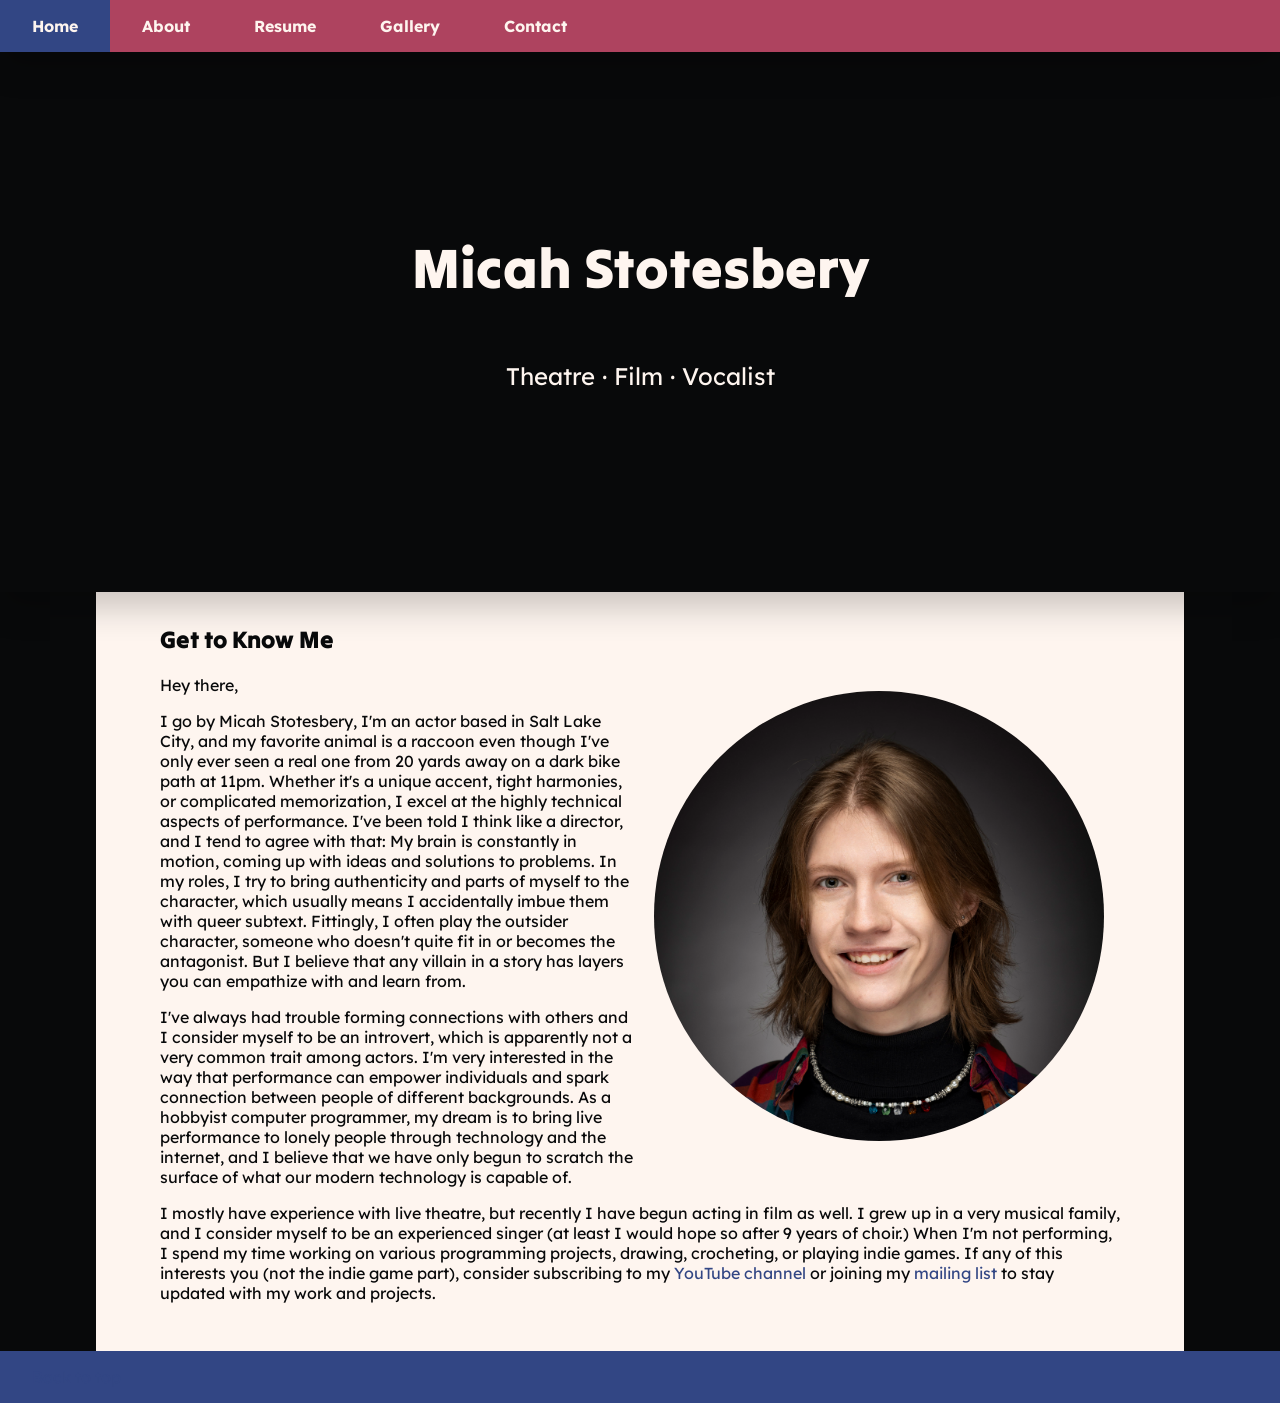
==== index.html @ c9078e5b "Gallery & Resume" ====
<!DOCTYPE html>
<html>
<head>
    <meta charset="UTF-8" />
    <title>Home | Micah Stotesbery</title>
    <meta name="viewport" content="width=device-width,initial-scale=1">
    <link rel="stylesheet" href="style.css">
    <script
    src="https://code.jquery.com/jquery-3.3.1.js"
    integrity="sha256-2Kok7MbOyxpgUVvAk/HJ2jigOSYS2auK4Pfzbm7uH60="
    crossorigin="anonymous">
    </script>
    <script>
        var recent = [];
        var upcoming = [
            {
                date: new Date('2026-04-11'),
                url: "pages/upcoming/secretgarden.html"
            }
        ];
        for(var i = upcoming.length - 1; i > -1; i --) {
            if(new Date() > upcoming[i].date) {
                upcoming.splice(i, 1);
            }
        }
        for(var i = recent.length - 1; i > -1; i --) {
            if(recent[i].hasOwnProperty('date') && new Date() > recent[i].date) {
                recent.splice(i, 1);
            }
        }
        
        $(function(){
            $("header").load("pages/header.html", () => {
                $("#index_header_link").addClass("selected");
            });
            $("#about").load("pages/aboutme.html"); 
            $("footer").load("pages/footer.html"); 
            if(recent.length > 0) {
                $("#temporary").append("<h2>Recent Projects</h2>")
                for(var i = 0; i < recent.length; i ++) {
                    var newDiv = $("<div class='temporary'></div>");
                    newDiv.load(recent[i].url)
                    $("#temporary").append(newDiv);
                }
            }
            if(upcoming.length > 0) {
                $("#temporary").append("<h2>Upcoming Projects</h2>")
                for(var i = 0; i < upcoming.length; i ++) {
                    var newDiv = $("<div class='temporary'></div>");
                    newDiv.load(upcoming[i].url)
                    $("#temporary").append(newDiv);
                }
            }
            if(upcoming.length == 0 && recent.length == 0) {
                $("#temporary").remove();
            }
        });
    </script>
</head>
<body>
    <header></header>
    <div class="banner" id="main" style="background-image:url('resources/images/Far Away-5516.JPG');">
        <h1>Micah Stotesbery</h1>
        <h2 style="font-family: Lexend;">Theatre · Film · Vocalist</h2>
    </div>
    <div class="content highlight" id="temporary">
    </div>
    <div class="content" id="about"></div>
    <footer></footer>
</body>
</html>
---- style.css ----
@import url('https://fonts.googleapis.com/css2?family=Lexend:wght@100..900&family=Tilt+Warp&display=swap');

:root {
  --white: #fef5ef;
  --black: #08090a;
  --accent-1: #ae435f;
  --accent-2: #324684;
  --accent-3: #368f8b;
  --image-display: #324684aa;
}
a {
    color: var(--accent-2)
}
h1, h2 {
    font-family: "Tilt Warp";
    /* text-transform: uppercase; */
    font-weight: 400;
}
h1:first-child, h2:first-child, h3:first-child {
    margin-top: 0;
}
body {
    font-family: 'Lexend', sans-serif;
    background-color: var(--black);
    margin: 0;
    padding: 0;
}
header {
    background-color: var(--accent-1);
    color: white;
    font-weight: bold;
    position: sticky;
    top:0;
    text-align: right;
    width: 100%;
    z-index: 3;
    box-shadow: 0 1em 2em rgba(0, 0, 0, 0.2);
}
header ul {
    list-style-type: none;
    margin: 0;
    padding: 0;
    overflow: hidden;
}
header ul li {
    float: left;
}
.selected {
    background-color: var(--accent-2);
}
header ul li a {
    color: var(--white);
    text-decoration: none;
    padding: 1em 2em 1em 2em;
    display: block;
}
header ul li a:hover {
    background-color: var(--accent-3);
    cursor: pointer;
}
.banner {
    width:100%;
    display: flex;
    justify-content: center;
    align-items: center;
    flex-direction: column;
    color:var(--white);
    background-size: cover;
    background-position: center;
    max-height: 60vh;
    aspect-ratio: 2;
    position:relative;
    z-index: 2;
    box-shadow: 0 1em 2em rgba(0, 0, 0, 0.2);
}
.banner h1 {
    font-size:3.5em;
}
#temporary {
    max-height:40em;
    overflow-y:scroll;
    -ms-overflow-style: none;  /* IE and Edge */
    scrollbar-width: none;
}
#temporary::-webkit-scrollbar {
    display: none;             /* Chrome, Safari, Opera */
}
.content, .temporary {
    background-color: var(--white);
    color: var(--black);
    padding: 2em 4em 2em 4em;
    overflow: hidden;
}
.highlight {
    background-color: var(--accent-3);
    color: var(--white);
}
.temporary {
    border-radius: 1em;
    box-shadow: 0 1em 2em rgba(0, 0, 0, 0.2);
    margin:1em;
}
.flex_display {
    display: flex;
    width:100%;
    gap:1em;
}
.flex_display div {
    flex-grow:1;
}
.gallery {
    display:flex;
    flex-wrap: wrap;
    justify-content: center;
    gap: 1em;
}
.gallery img {
    height: 20em;
    cursor: pointer;
    box-shadow: 0 1em 2em rgba(0, 0, 0, 0.2);
}
.thumbnail {
    overflow: hidden;
    border-radius: 1em;
}
.thumbnail img {
    width:100%;
}
footer {
    background-color: var(--accent-2);
    color: var(--white);
    padding: 1em 2em 1em 2em;
}
.image_display {
    background-color: var(--image-display);
    color: var(--white);
    position: fixed;
    width:100%;
    height: 80vh;
    top: 10%;
    text-align: center;
    z-index: 4;
    padding-top:2em;
    padding-bottom:2em;
}
#image_display_gallery {
    margin: auto;
    display: flex;
    flex-direction: column;
    align-items: center;
    justify-content: center;
    width: 75%;
    height: 100%;
    gap:1em;
}
#image_display_container {
    flex-grow:1;
    width:100%;
    display:flex;
    align-items: center;
    justify-content: center;
    overflow: hidden;
}
#image_display_container img {
    max-width:100%;
    max-height:100%;
}
.image_display div p {
    width: 100%;
}
.side_image_container {
    border-radius:50%;
    aspect-ratio: 1;
    overflow: hidden;
    width: 50%;
    max-width: 50vh;
    max-height: 50vh;
    float: right;
    margin: 1em;
}
.side_image_container img {
    object-fit: cover;
    object-position: center;
    width: 100%;
}
@media (orientation: landscape)  {
    header {

    }
    .content {
        width: 75%;
        margin:auto;
    }
    .flex_display {
        flex-direction: row;
    }
    .thumbnail {
        float:right;
        height: 20em;
        aspect-ratio: 1;
        margin-left: 1em;
    }
    footer {

    }
}
@media (orientation: portrait)  {
    .flex_display {
        flex-direction: column;
    }
}
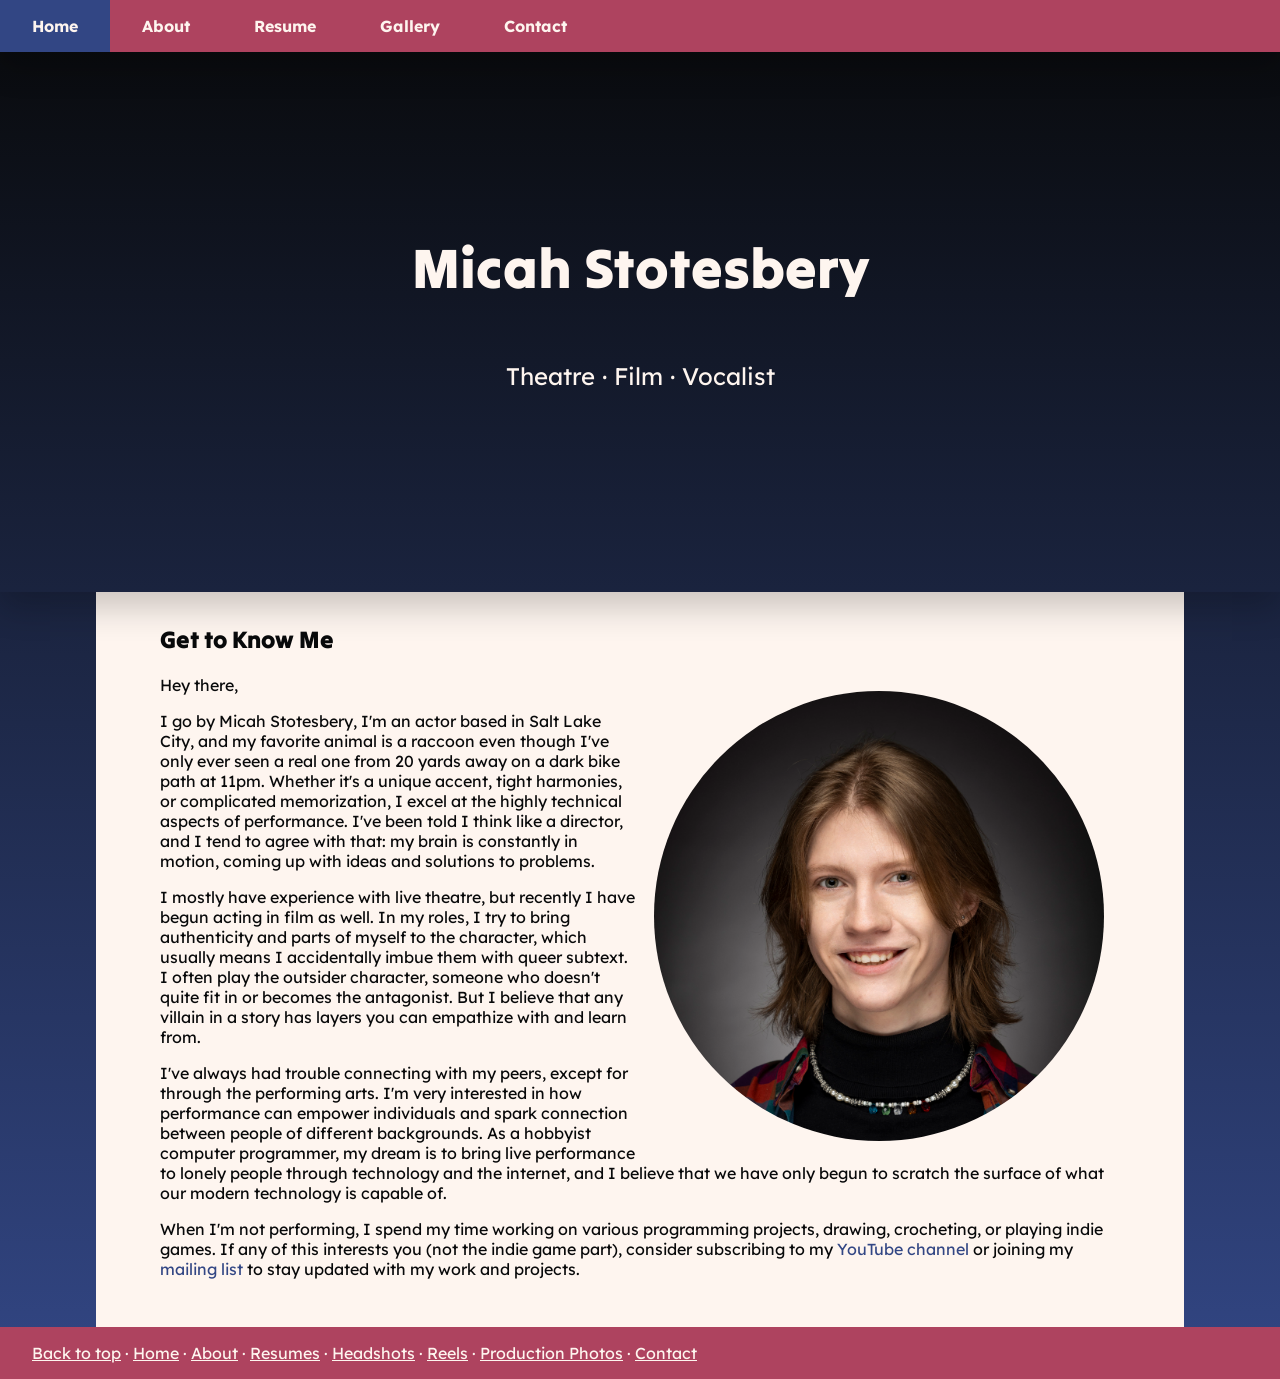
==== commit 37b2de3b: "Add little Women pictures" ====
--- a/index.html
+++ b/index.html
@@ -59,7 +59,7 @@
 </head>
 <body>
     <header></header>
-    <div class="banner" id="main" style="background-image:url('resources/images/Far Away-5516.JPG');">
+    <div class="banner" style="background-image:url('resources/images/Little Women-1-edit.JPG');background-position:center 90%;">
         <h1>Micah Stotesbery</h1>
         <h2 style="font-family: Lexend;">Theatre · Film · Vocalist</h2>
     </div>
--- a/style.css
+++ b/style.css
@@ -21,7 +21,7 @@
 }
 body {
     font-family: 'Lexend', sans-serif;
-    background-color: var(--black);
+    background-image: linear-gradient(to bottom, var(--black), var(--accent-2));
     margin: 0;
     padding: 0;
 }
@@ -127,9 +127,12 @@
     width:100%;
 }
 footer {
-    background-color: var(--accent-2);
+    background-color: var(--accent-1);
     color: var(--white);
     padding: 1em 2em 1em 2em;
+}
+footer a {
+    color: var(--white);
 }
 .image_display {
     background-color: var(--image-display);
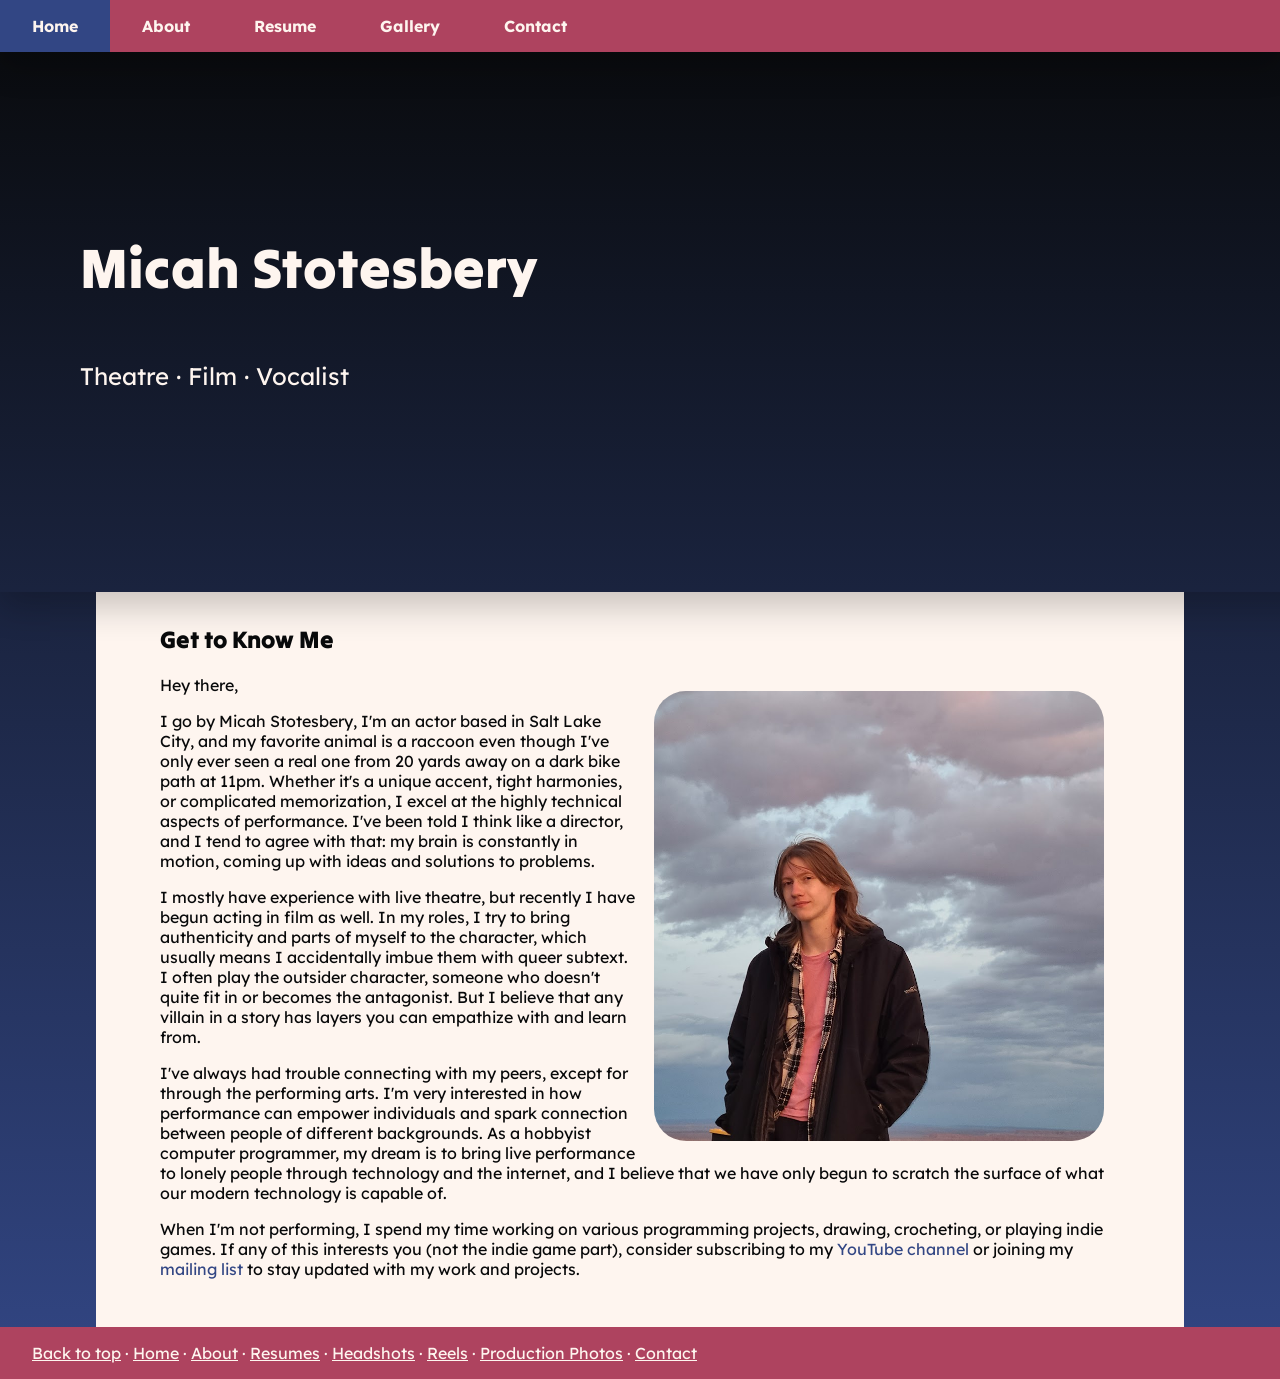
==== commit 59ffbd85: "More photos and gallery section and contact page" ====
--- a/index.html
+++ b/index.html
@@ -59,7 +59,7 @@
 </head>
 <body>
     <header></header>
-    <div class="banner" style="background-image:url('resources/images/Little Women-1-edit.JPG');background-position:center 90%;">
+    <div class="banner" style="background-image:url('resources/images/Little Women-523.JPG');background-position:center 38%;align-items: start;padding-left:5em;">
         <h1>Micah Stotesbery</h1>
         <h2 style="font-family: Lexend;">Theatre · Film · Vocalist</h2>
     </div>
--- a/style.css
+++ b/style.css
@@ -12,7 +12,7 @@
     color: var(--accent-2)
 }
 h1, h2 {
-    font-family: "Tilt Warp";
+    font-family: "Tilt Warp", sans-serif;
     /* text-transform: uppercase; */
     font-weight: 400;
 }
@@ -109,15 +109,30 @@
     flex-grow:1;
 }
 .gallery {
+    display:grid;
+    grid-template-columns: auto auto auto auto;
+    width:100%;
+}
+.gallery div {
+    overflow: hidden;
+    aspect-ratio: 1;
+    cursor: pointer;
+    box-shadow: 0 1em 2em rgba(0, 0, 0, 0.2);
+    background-position: center;
+    background-size: cover;
+}
+.gallery_divider {
+    width:100%;
+    text-align: center;
     display:flex;
-    flex-wrap: wrap;
-    justify-content: center;
+    justify-content: center;
+    align-items: center;
     gap: 1em;
 }
-.gallery img {
-    height: 20em;
-    cursor: pointer;
-    box-shadow: 0 1em 2em rgba(0, 0, 0, 0.2);
+.gallery_divider div {
+    flex-grow:1;
+    background-color: var(--accent-2);
+    height:0.5em;
 }
 .thumbnail {
     overflow: hidden;
@@ -172,7 +187,7 @@
     width: 100%;
 }
 .side_image_container {
-    border-radius:50%;
+    border-radius:2em;
     aspect-ratio: 1;
     overflow: hidden;
     width: 50%;
@@ -186,6 +201,16 @@
     object-position: center;
     width: 100%;
 }
+button {
+    background-color: var(--accent-2);
+    color: var(--white);
+    padding: 1em;
+    border: none;
+    border-radius: 25%;
+    font-family: "Tilt Warp", sans-serif;
+    /* text-transform: uppercase; */
+    font-weight: 400;
+}
 @media (orientation: landscape)  {
     header {
 
@@ -211,4 +236,7 @@
     .flex_display {
         flex-direction: column;
     }
+    .gallery {
+        grid-template-columns: auto auto auto;
+    }
 }
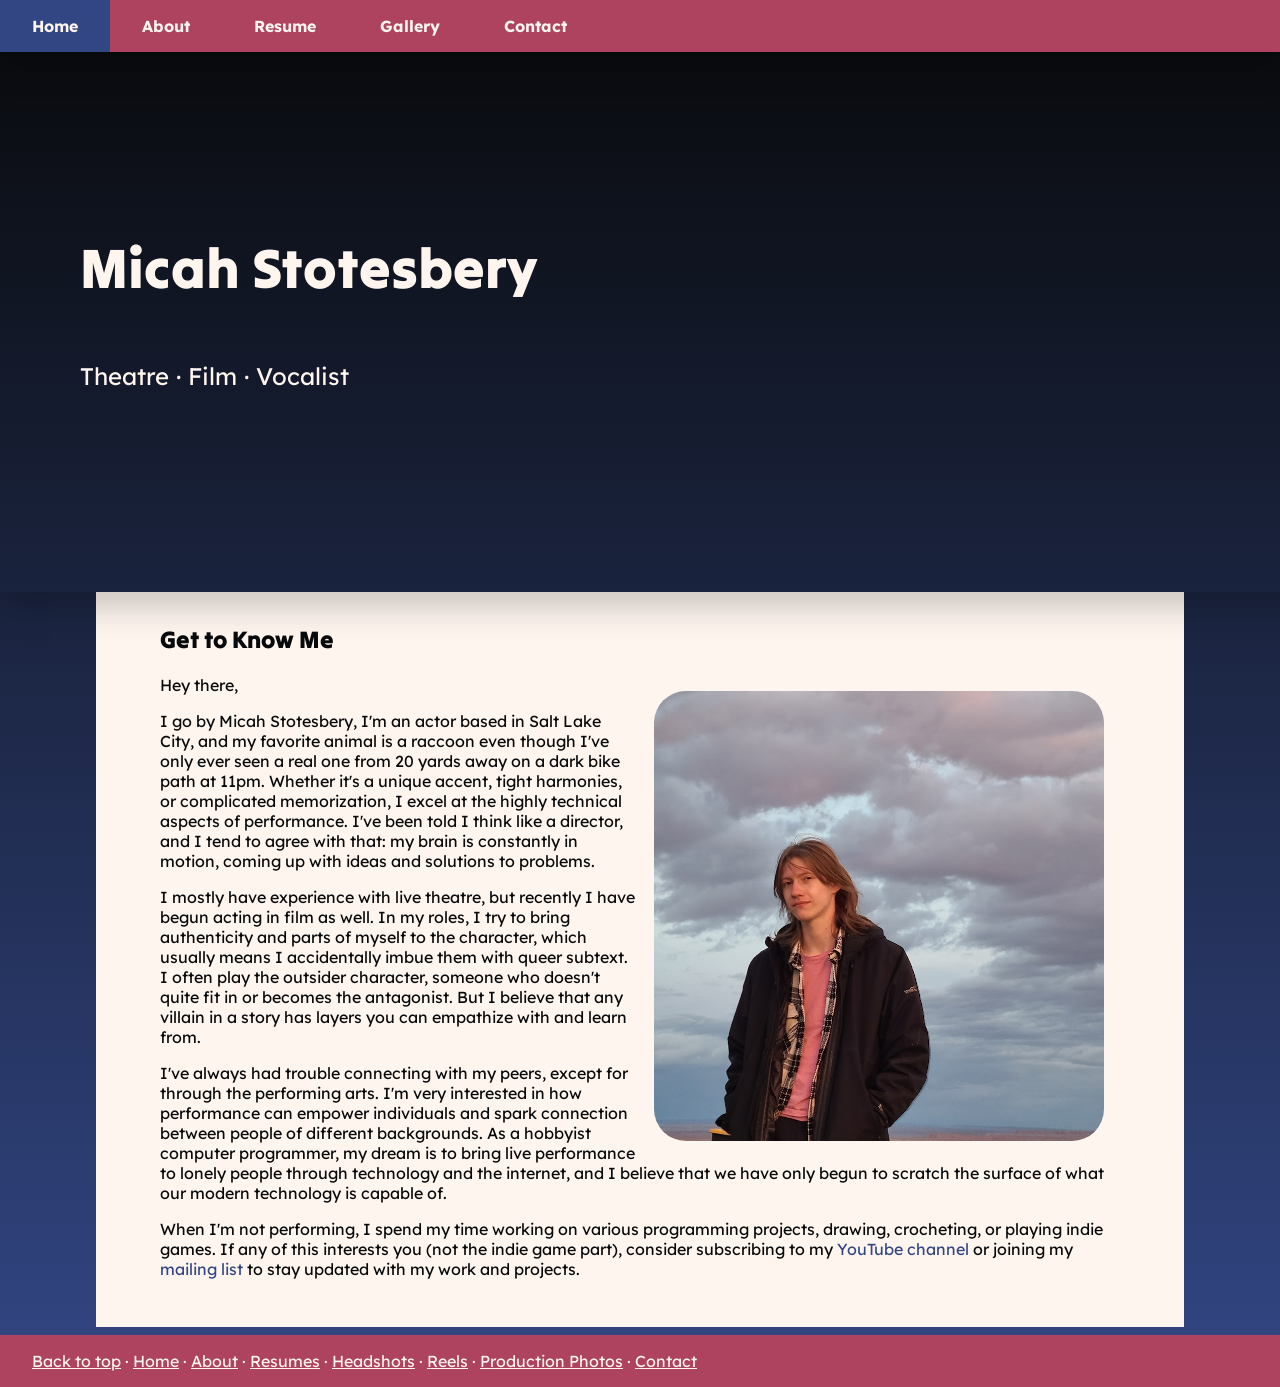
==== commit e8545e31: "Reformat Gallery" ====
--- a/index.html
+++ b/index.html
@@ -59,7 +59,7 @@
 </head>
 <body>
     <header></header>
-    <div class="banner" style="background-image:url('resources/images/Little Women-523.JPG');background-position:center 38%;align-items: start;padding-left:5em;">
+    <div class="banner" style="background-image:url('resources/images/Production Photos/Little Women-6.jpg');background-position:center 38%;align-items: start;padding-left:5em;">
         <h1>Micah Stotesbery</h1>
         <h2 style="font-family: Lexend;">Theatre · Film · Vocalist</h2>
     </div>
--- a/style.css
+++ b/style.css
@@ -89,9 +89,11 @@
     background-color: var(--white);
     color: var(--black);
     padding: 2em 4em 2em 4em;
+    margin-bottom: 0.5em;
     overflow: hidden;
 }
 .highlight {
+    margin-bottom: 0;
     background-color: var(--accent-3);
     color: var(--white);
 }
@@ -217,7 +219,8 @@
     }
     .content {
         width: 75%;
-        margin:auto;
+        margin-left:auto;
+        margin-right:auto;
     }
     .flex_display {
         flex-direction: row;
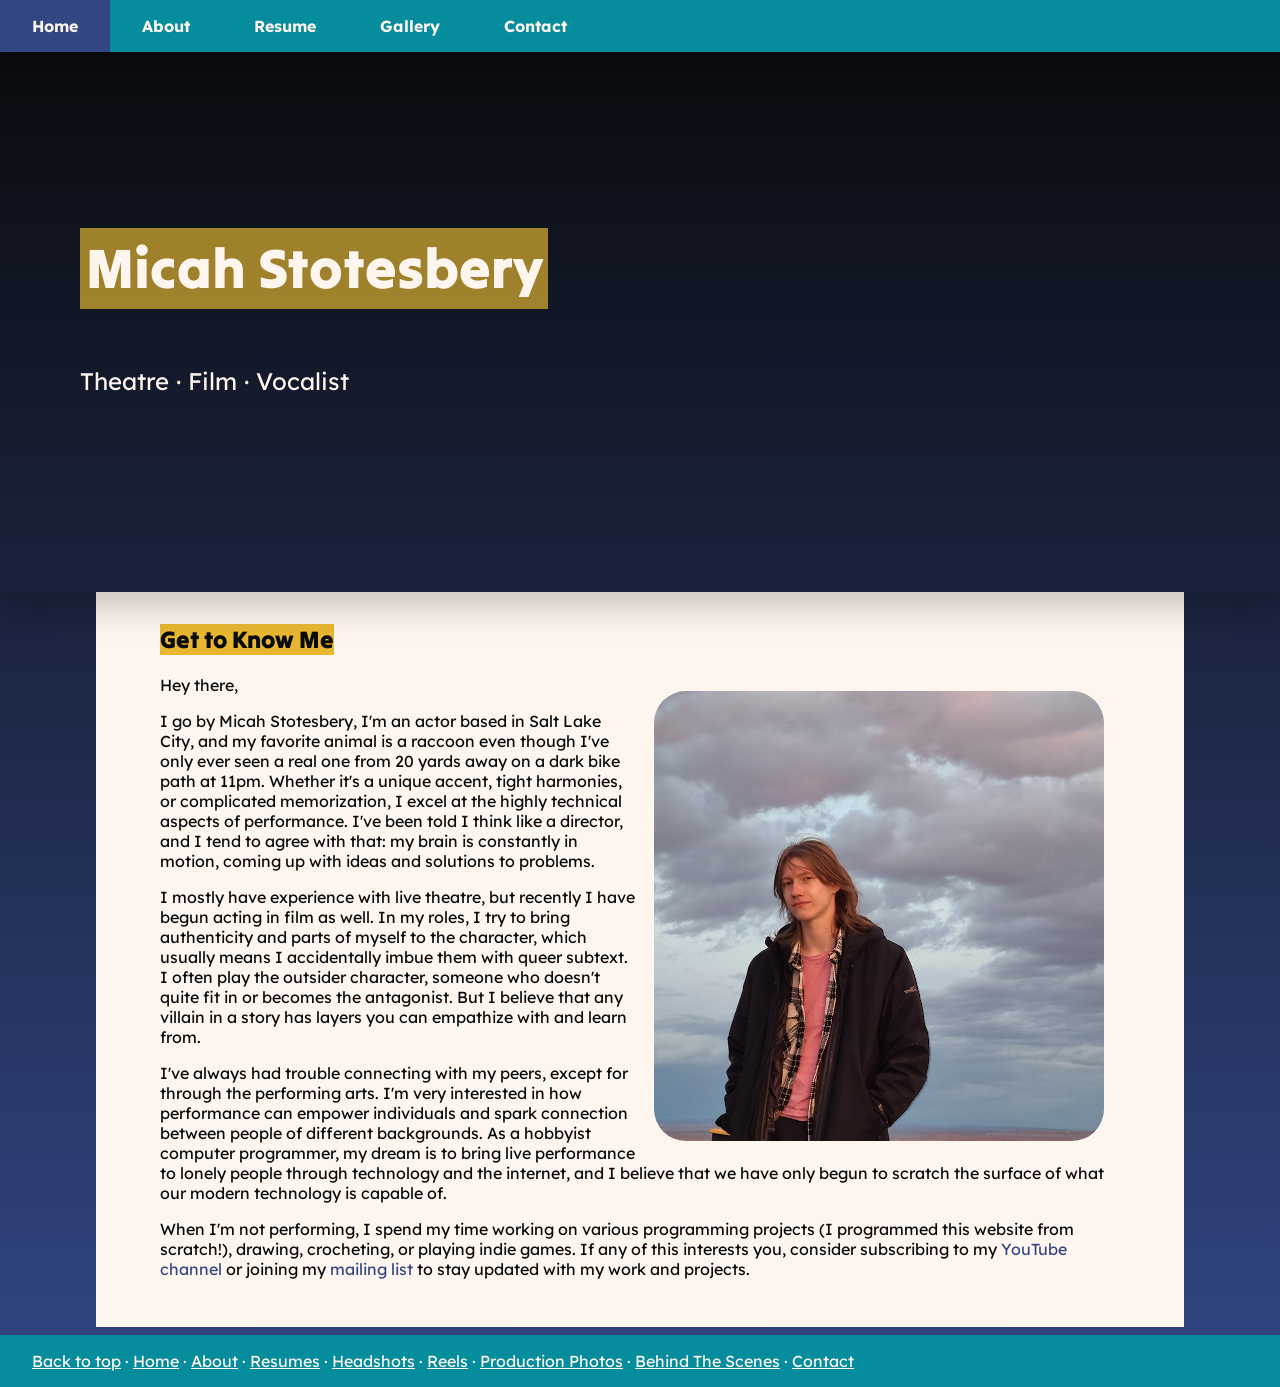
==== commit 74c0a729: "fix mobile styling" ====
--- a/index.html
+++ b/index.html
@@ -59,7 +59,7 @@
 </head>
 <body>
     <header></header>
-    <div class="banner" style="background-image:url('resources/images/Production Photos/Little Women-6.jpg');background-position:center 38%;align-items: start;padding-left:5em;">
+    <div class="banner" id="home_banner" style="background-image:url('resources/images/Production Photos/Little Women-6.jpg');background-position:center 38%;">
         <h1>Micah Stotesbery</h1>
         <h2 style="font-family: Lexend;">Theatre · Film · Vocalist</h2>
     </div>
--- a/style.css
+++ b/style.css
@@ -3,10 +3,11 @@
 :root {
   --white: #fef5ef;
   --black: #08090a;
-  --accent-1: #ae435f;
+  --accent-1: #068D9D;
   --accent-2: #324684;
-  --accent-3: #368f8b;
-  --image-display: #324684aa;
+  --accent-3: #e8b731;
+  --accent-3-semi: #e8b731aa;
+  --image-display: #08090aaa;
 }
 a {
     color: var(--accent-2)
@@ -51,7 +52,6 @@
 header ul li a {
     color: var(--white);
     text-decoration: none;
-    padding: 1em 2em 1em 2em;
     display: block;
 }
 header ul li a:hover {
@@ -72,9 +72,11 @@
     position:relative;
     z-index: 2;
     box-shadow: 0 1em 2em rgba(0, 0, 0, 0.2);
+    box-sizing: border-box;
 }
 .banner h1 {
-    font-size:3.5em;
+    background-color:var(--accent-3-semi);
+    padding:0.1em;
 }
 #temporary {
     max-height:40em;
@@ -88,19 +90,30 @@
 .content, .temporary {
     background-color: var(--white);
     color: var(--black);
-    padding: 2em 4em 2em 4em;
     margin-bottom: 0.5em;
     overflow: hidden;
 }
 .highlight {
     margin-bottom: 0;
     background-color: var(--accent-3);
-    color: var(--white);
+    color: var(--black);
+}
+.white-highlight {
+    background-color:var(--white);
+}
+.accent-3-highlight {
+    background-color:var(--accent-3);
 }
 .temporary {
     border-radius: 1em;
     box-shadow: 0 1em 2em rgba(0, 0, 0, 0.2);
-    margin:1em;
+}
+#tri_display {
+    display:flex;
+    justify-content: center;
+    border-radius:2em;
+    width:100%;
+    overflow:hidden;
 }
 .flex_display {
     display: flex;
@@ -156,37 +169,50 @@
     color: var(--white);
     position: fixed;
     width:100%;
-    height: 80vh;
-    top: 10%;
+    height: 100%;
+    top: 0;
     text-align: center;
     z-index: 4;
-    padding-top:2em;
-    padding-bottom:2em;
-}
-#image_display_gallery {
+}
+.image_display_1 {
+    display:flex;
+    flex-direction: column;
+    position:absolute;
+    top:2em;
+    bottom: 2em;
+    left: 2em;
+    right:2em;
+    gap:1em;
+}
+.image_controls {
+    cursor:pointer;
+    user-select: none;
+    font-size:3em;
+    display: flex;
+    justify-content: center;
+    align-items: center;
+}
+.image_display_gallery {
     margin: auto;
     display: flex;
-    flex-direction: column;
-    align-items: center;
-    justify-content: center;
-    width: 75%;
-    height: 100%;
+    width:100%;
+    flex-direction: row;
+    align-items: center;
+    justify-content: center;
+    flex-grow: 1;
+    align-items: stretch;
+}
+.image_display_gallery_1 {
+    flex-grow: 1;
+    display:flex;
+    flex-direction:column;
     gap:1em;
 }
-#image_display_container {
-    flex-grow:1;
-    width:100%;
-    display:flex;
-    align-items: center;
-    justify-content: center;
-    overflow: hidden;
-}
-#image_display_container img {
-    max-width:100%;
-    max-height:100%;
-}
-.image_display div p {
-    width: 100%;
+#image_display_img {
+    flex-grow: 1;
+    background-size: contain;
+    background-repeat: no-repeat;
+    background-position: center;
 }
 .side_image_container {
     border-radius:2em;
@@ -214,13 +240,18 @@
     font-weight: 400;
 }
 @media (orientation: landscape)  {
-    header {
-
+    header ul li a {
+        padding: 1em 2em 1em 2em;
     }
     .content {
         width: 75%;
         margin-left:auto;
         margin-right:auto;
+        padding: 2em 4em 2em 4em;
+    }
+    .temporary {
+        padding: 2em 4em 2em 4em;
+        margin:1em;
     }
     .flex_display {
         flex-direction: row;
@@ -231,15 +262,31 @@
         aspect-ratio: 1;
         margin-left: 1em;
     }
-    footer {
-
+    #home_banner {
+        align-items: start;
+        padding-left:5em;
+    }
+    .banner h1 {
+        font-size:3.5em;
     }
 }
 @media (orientation: portrait)  {
+    header ul li a {
+        padding: 0.5em 1em 0.5em 1em;
+    }
     .flex_display {
         flex-direction: column;
     }
     .gallery {
         grid-template-columns: auto auto auto;
     }
+    .content, .temporary {
+        padding: 2em;
+    }
+    .banner h1 {
+        font-size:10vw;
+    }
+    #tri_display {
+        flex-direction: column;
+    }
 }
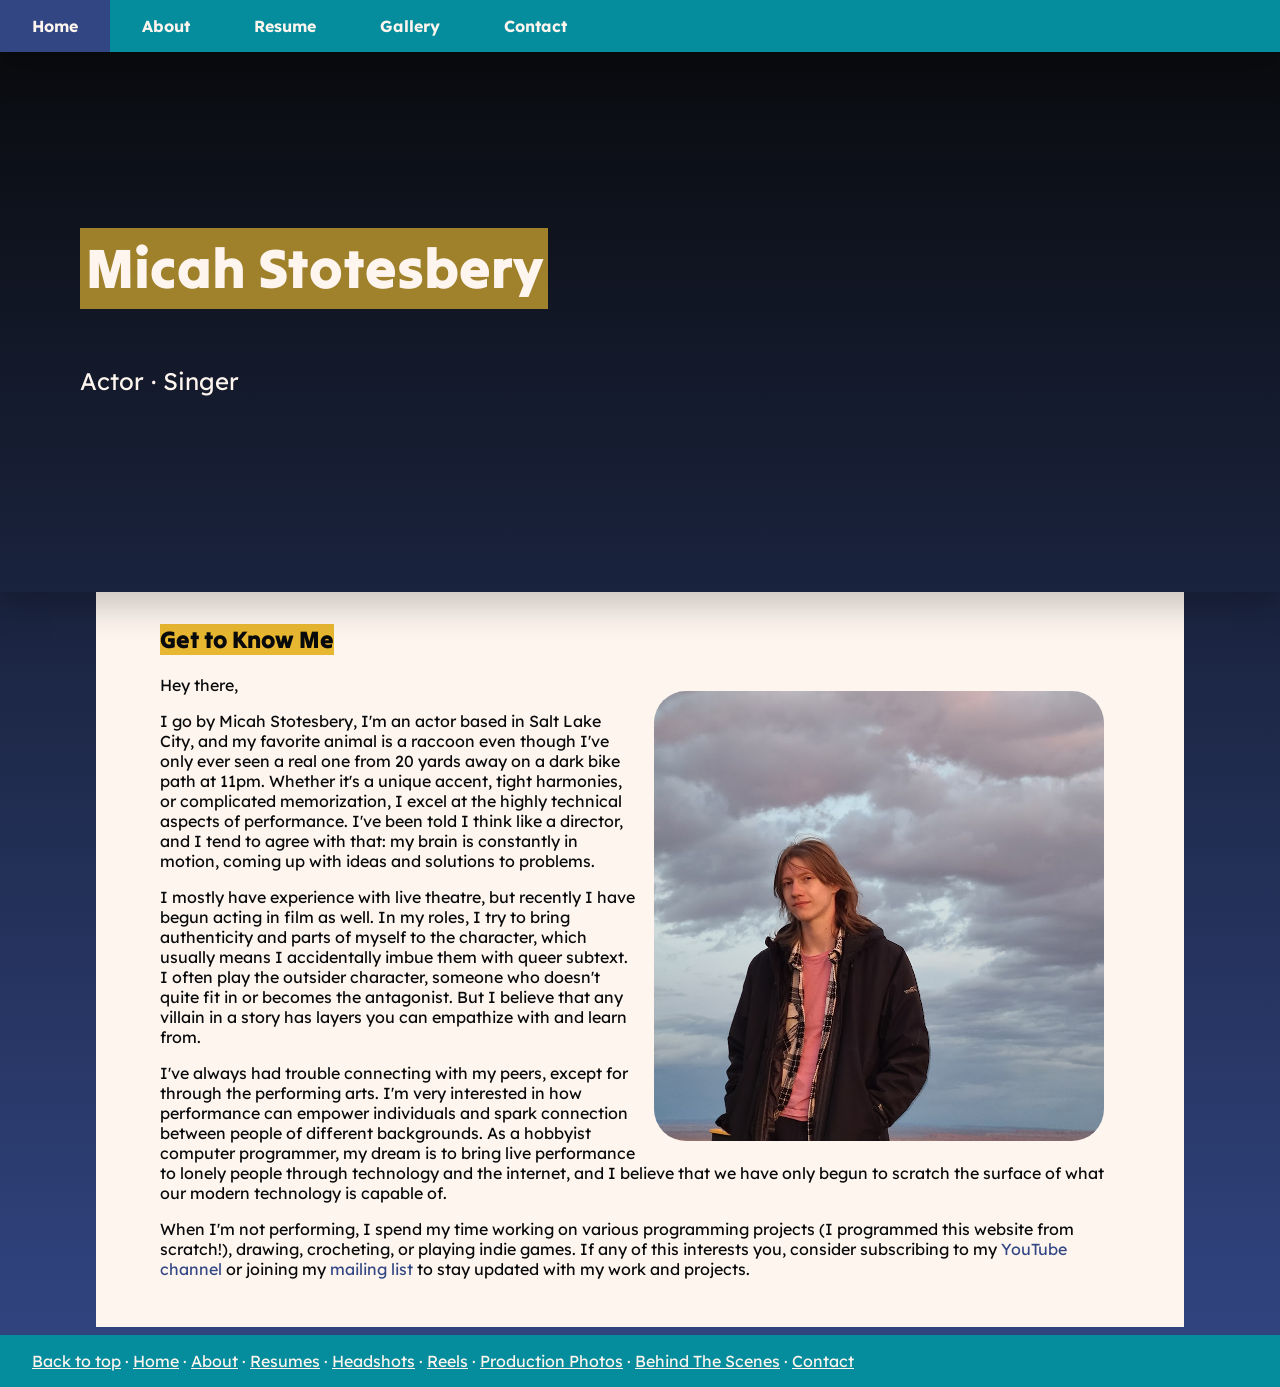
==== commit 96b03701: "change index.html" ====
--- a/index.html
+++ b/index.html
@@ -11,13 +11,12 @@
     crossorigin="anonymous">
     </script>
     <script>
-        var recent = [];
-        var upcoming = [
+        var recent = [
             {
-                date: new Date('2026-04-11'),
-                url: "pages/upcoming/secretgarden.html"
-            }
-        ];
+                date: new Date('2026-06-01'),
+                url: "pages/recent/mfm.html"
+            }];
+        var upcoming = [];
         for(var i = upcoming.length - 1; i > -1; i --) {
             if(new Date() > upcoming[i].date) {
                 upcoming.splice(i, 1);
@@ -61,7 +60,7 @@
     <header></header>
     <div class="banner" id="home_banner" style="background-image:url('resources/images/Production Photos/Little Women-6.jpg');background-position:center 38%;">
         <h1>Micah Stotesbery</h1>
-        <h2 style="font-family: Lexend;">Theatre · Film · Vocalist</h2>
+        <h2 style="font-family: Lexend;">Actor · Singer</h2>
     </div>
     <div class="content highlight" id="temporary">
     </div>
--- a/style.css
+++ b/style.css
@@ -117,6 +117,7 @@
 }
 .flex_display {
     display: flex;
+    justify-content: center;
     width:100%;
     gap:1em;
 }
@@ -251,7 +252,7 @@
     }
     .temporary {
         padding: 2em 4em 2em 4em;
-        margin:1em;
+        margin-top:1em;
     }
     .flex_display {
         flex-direction: row;
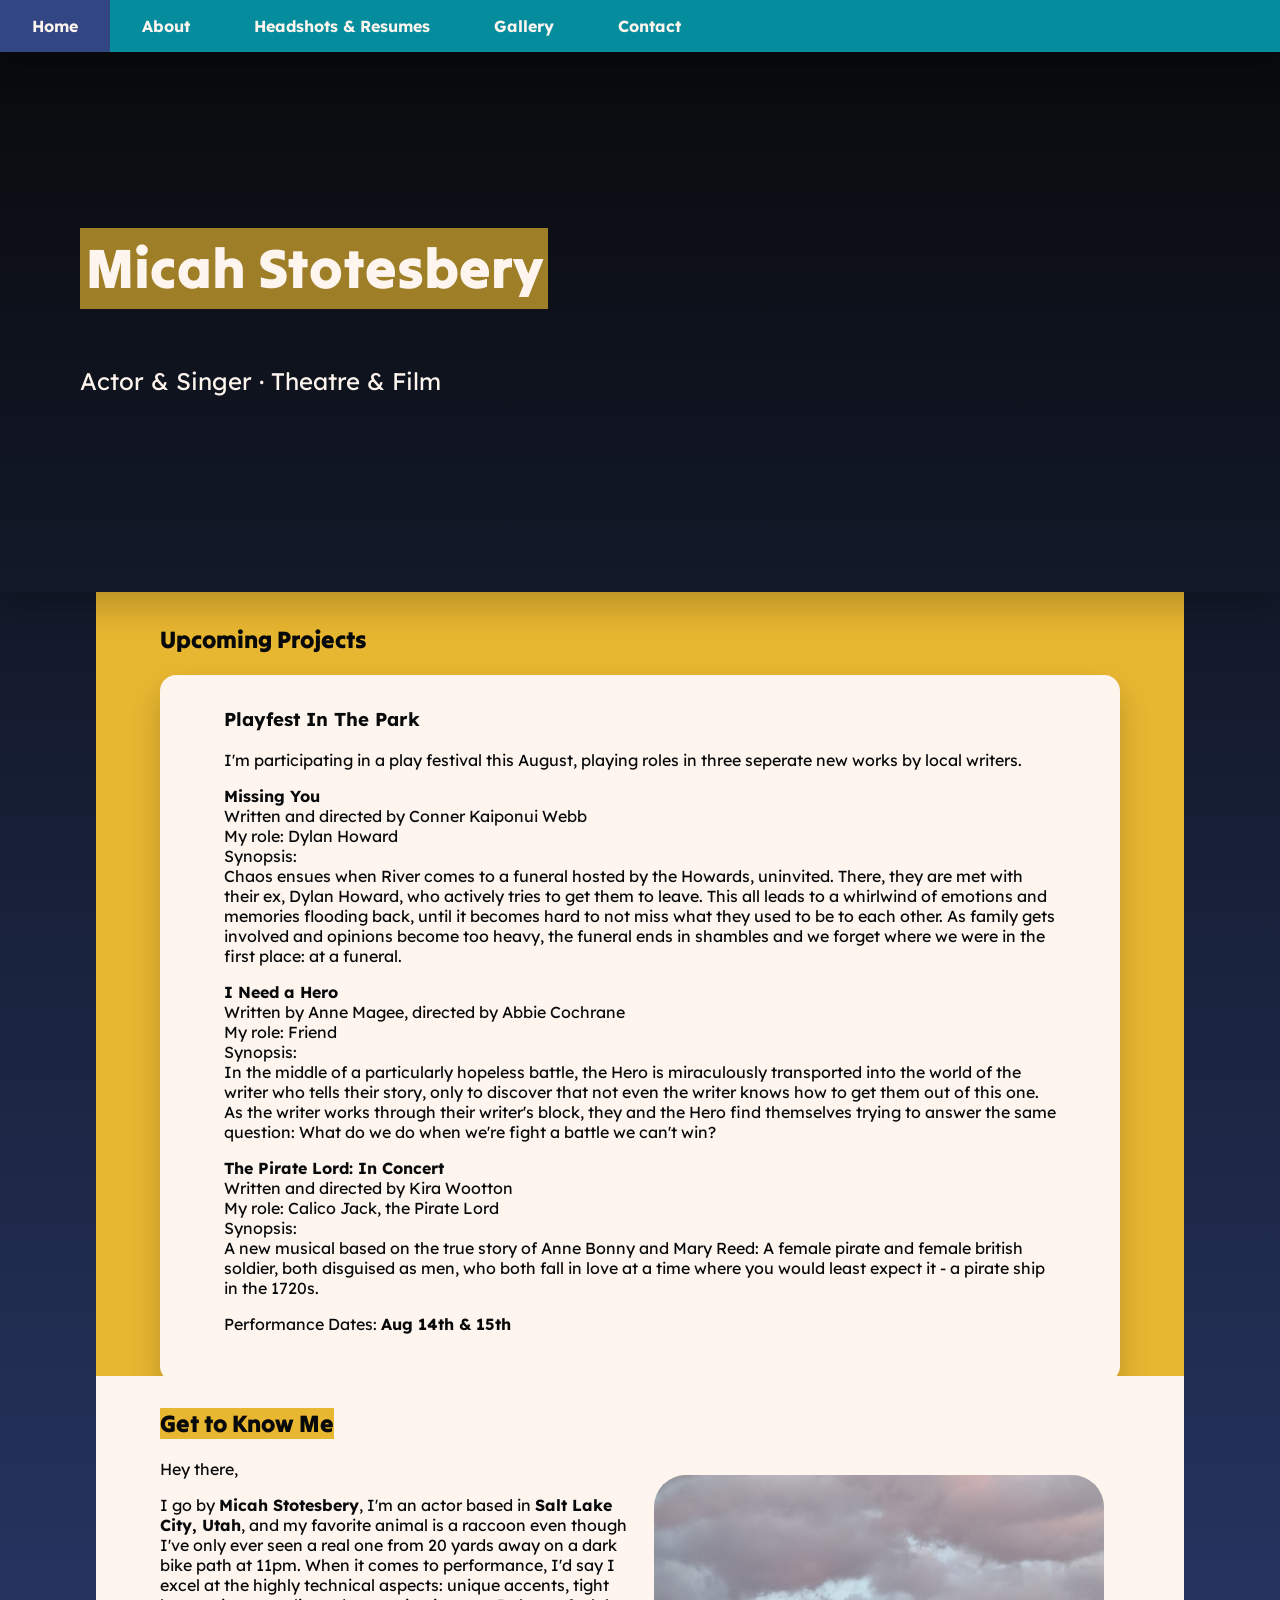
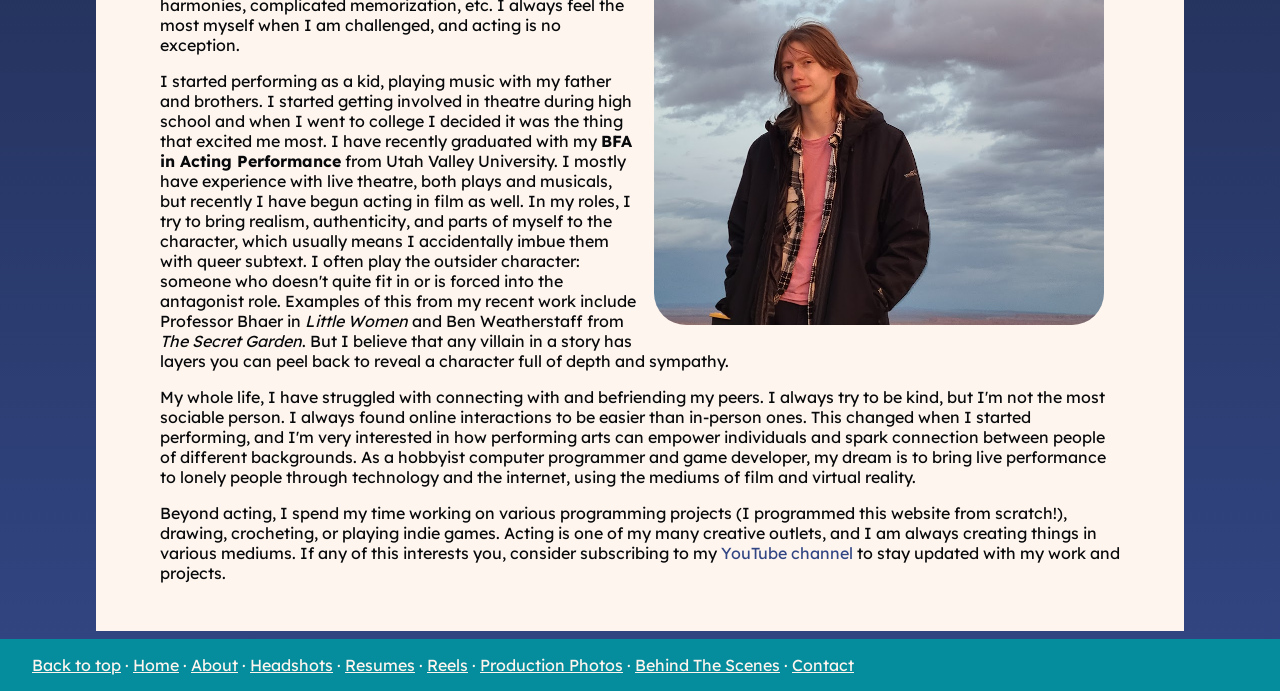
==== commit f7500d5a: "Playfest, New Headshots, & Contact Form" ====
--- a/index.html
+++ b/index.html
@@ -2,7 +2,7 @@
 <html>
 <head>
     <meta charset="UTF-8" />
-    <title>Home | Micah Stotesbery</title>
+    <title>Home · Micah Stotesbery</title>
     <meta name="viewport" content="width=device-width,initial-scale=1">
     <link rel="stylesheet" href="style.css">
     <script
@@ -11,14 +11,15 @@
     crossorigin="anonymous">
     </script>
     <script>
-        var recent = [
+        var recent = [];
+        var upcoming = [
             {
-                date: new Date('2026-06-01'),
-                url: "pages/recent/mfm.html"
-            }];
-        var upcoming = [];
+                date: new Date('2026-07-17'),
+                url: "pages/upcoming/playfest.html"
+            }
+        ];
         for(var i = upcoming.length - 1; i > -1; i --) {
-            if(new Date() > upcoming[i].date) {
+            if(new Date() <= upcoming[i].date) {
                 upcoming.splice(i, 1);
             }
         }
@@ -60,7 +61,7 @@
     <header></header>
     <div class="banner" id="home_banner" style="background-image:url('resources/images/Production Photos/Little Women-6.jpg');background-position:center 38%;">
         <h1>Micah Stotesbery</h1>
-        <h2 style="font-family: Lexend;">Actor · Singer</h2>
+        <h2 style="font-family: Lexend;">Actor & Singer · Theatre & Film</h2>
     </div>
     <div class="content highlight" id="temporary">
     </div>
--- a/style.css
+++ b/style.css
@@ -79,7 +79,7 @@
     padding:0.1em;
 }
 #temporary {
-    max-height:40em;
+    max-height:45em;
     overflow-y:scroll;
     -ms-overflow-style: none;  /* IE and Edge */
     scrollbar-width: none;
@@ -108,10 +108,9 @@
     border-radius: 1em;
     box-shadow: 0 1em 2em rgba(0, 0, 0, 0.2);
 }
-#tri_display {
-    display:flex;
-    justify-content: center;
-    border-radius:2em;
+#about_images {
+    display:grid;
+    grid-template-columns: 25% 25% 25% 25%;
     width:100%;
     overflow:hidden;
 }
@@ -287,7 +286,8 @@
     .banner h1 {
         font-size:10vw;
     }
-    #tri_display {
-        flex-direction: column;
+    #about_images {
+        display:grid;
+        grid-template-columns: 50% 50%;
     }
 }
